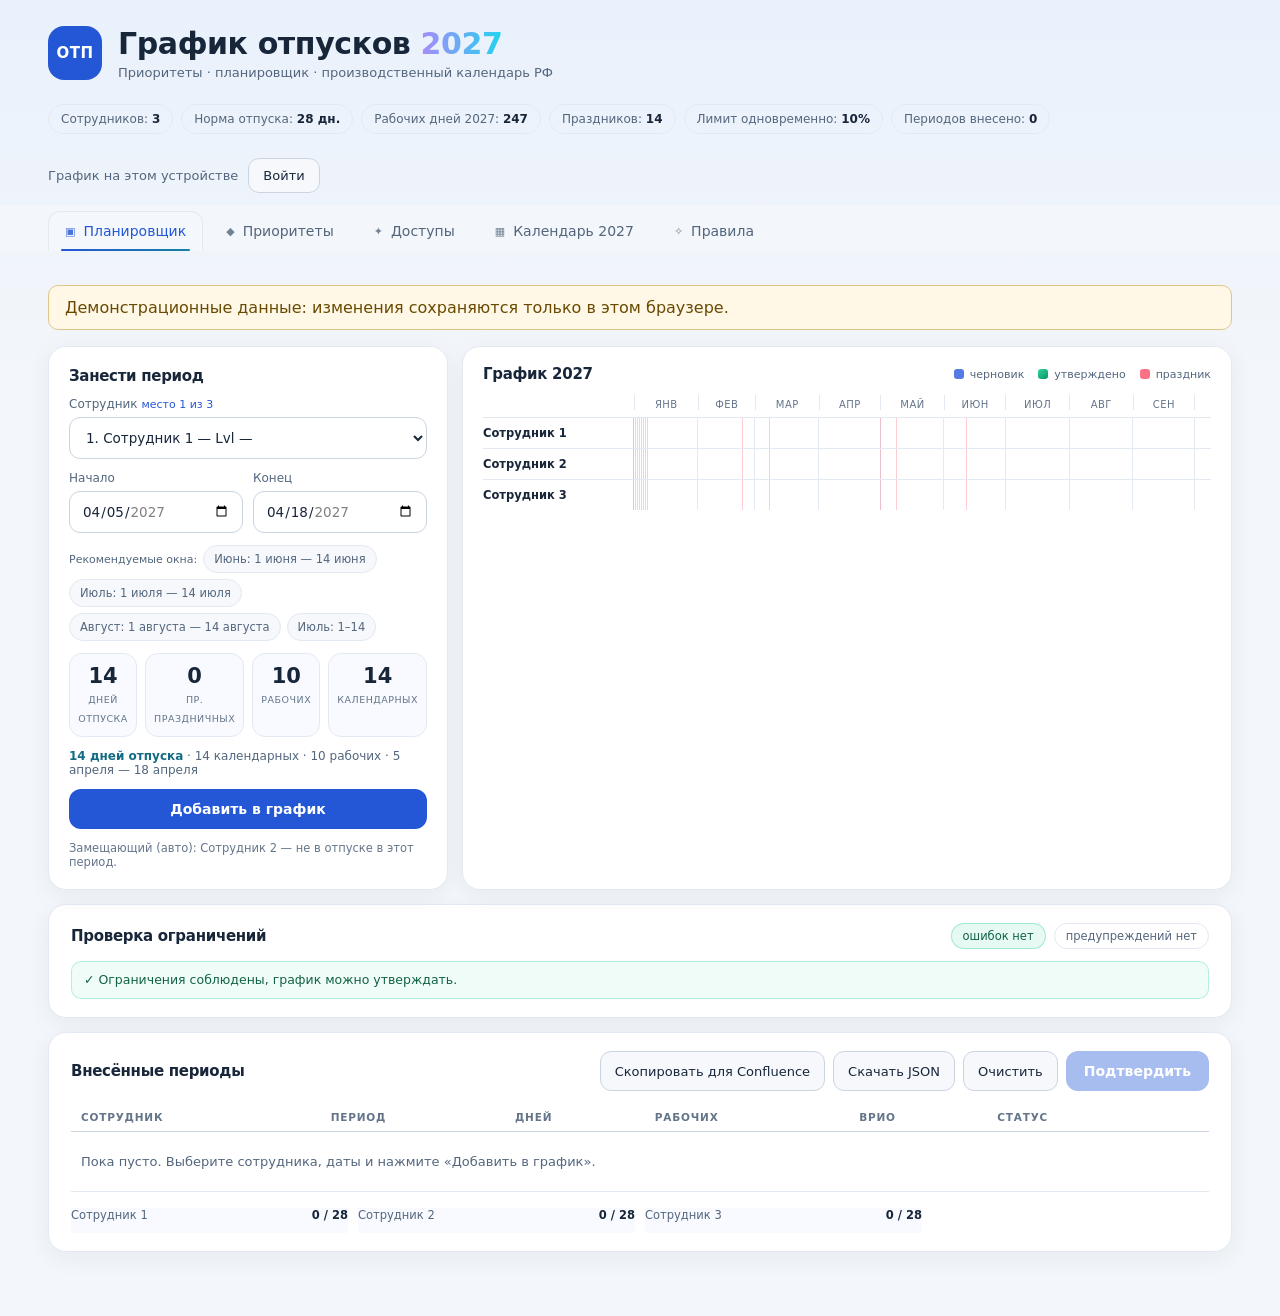
==== app/index.html @ 74dc022f "Подготовить публичный интерфейс" ====
<!DOCTYPE html>
<html lang="ru">
<head>
<meta charset="utf-8">
<meta name="viewport" content="width=device-width, initial-scale=1">
<title>График отпусков ОТП — 2027</title>
<link rel="stylesheet" href="styles.css">
<link rel="stylesheet" href="light.css">
</head>
<body>
<div class="bg-orbs" aria-hidden="true"><i></i><i></i><i></i></div>

<header class="topbar">
  <div class="brand">
    <div class="brand-mark">ОТП</div>
    <div class="brand-text">
      <h1>График отпусков <span class="year">2027</span></h1>
      <p>Приоритеты · планировщик · производственный календарь РФ</p>
    </div>
  </div>
  <div class="facts" id="facts"></div>
  <div class="cloud-controls"><span id="cloudStatus" role="status">График на этом устройстве</span><button class="ghost" id="cloudRestore" hidden>Локальная копия</button><button class="ghost" id="cloudRetry" hidden>Повторить сохранение</button><button class="ghost" id="cloudResolve" hidden>Открыть облачный график</button><button class="ghost" id="cloudLogin">Войти</button></div>
</header>

<nav class="tabs" id="tabs">
  <button class="tab active" data-tab="planner"><span class="ic">▣</span>Планировщик</button>
  <button class="tab" data-tab="priority"><span class="ic">◆</span>Приоритеты</button>
  <button class="tab" data-tab="access"><span class="ic">✦</span>Доступы</button>
  <button class="tab" data-tab="calendar"><span class="ic">▦</span>Календарь 2027</button>
  <button class="tab" data-tab="rules"><span class="ic">✧</span>Правила</button>
</nav>

<main id="main">
  <p id="demoNotice" class="demo-notice" hidden>Демонстрационные данные: изменения сохраняются только в этом браузере.</p>

  <!-- ============================ ПРИОРИТЕТЫ ============================ -->
  <section class="panel" id="panel-priority">
    <div class="hero glass">
      <div class="hero-copy">
        <div class="eyebrow">Кто выбирает период первым</div>
        <h2 id="heroTitle">Считаем очередь…</h2>
        <p id="heroText"></p>
        <div class="hero-chips" id="heroChips"></div>
      </div>
      <div class="hero-ring">
        <svg viewBox="0 0 120 120" id="heroRing">
          <circle cx="60" cy="60" r="52" class="ring-bg"></circle>
          <circle cx="60" cy="60" r="52" class="ring-fg" id="ringFg"></circle>
        </svg>
        <div class="ring-label"><b id="ringNum">0</b><span>в 1-й очереди</span></div>
      </div>
    </div>

    <div class="controls glass">
      <div class="ctl-head">
        <h3>Веса критериев</h3>
        <button class="ghost" id="resetWeights">Сбросить</button>
      </div>
      <div class="sliders" id="sliders"></div>
      <div class="toggles">
        <label class="switch"><input type="checkbox" id="headQueue" checked><span></span>
          Руководитель вне очереди (утверждает график)</label>
        <label class="switch"><input type="checkbox" id="deferNewHire" checked><span></span>
          Сотрудник, принятый в 2026, выбирает последним</label>
        <label class="num">Порог Lvl <input type="number" id="minLvl" min="1" max="10" value="2"></label>
      </div>
    </div>

    <div class="cards" id="cards"></div>

    <div class="glass note">
      <h3>Как считается приоритет</h3>
      <ol class="crit-list">
        <li><b>Порог Lvl.</b> Достиг нужный уровень на «Мои результаты» (по умолчанию Lvl&nbsp;2) — попадает в первую очередь. Ниже порога — во вторую.</li>
        <li><b>Награды и KPI</b> — сумма вручённых наград и средний KPI с того же сайта.</li>
        <li><b>Закрытые задачи за 2026</b> — из JIRA (проект HELP).</li>
        <li><b>Отгулянные дни</b> — чем больше уже отдохнул в 2026, тем ниже приоритет.</li>
        <li><b>Лето</b> — кто был в отпуске летом 2026, у того ниже шанс на лето 2027.</li>
        <li><b>Новый сотрудник</b> — принят в 2026 году, поэтому в конце очереди.</li>
      </ol>
    </div>
  </section>

  <!-- ============================ ПЛАНИРОВЩИК ============================ -->
  <section class="panel active" id="panel-planner">
    <div class="planner-grid">
      <div class="glass form-card">
        <h3>Занести период</h3>
        <label class="field">
          <span>Сотрудник <em id="pickHint"></em></span>
          <select id="empSelect"></select>
        </label>
        <div class="dates">
          <label class="field"><span>Начало</span><input type="date" id="startDate" min="2027-01-01" max="2027-12-31"></label>
          <label class="field"><span>Конец</span><input type="date" id="endDate" min="2027-01-01" max="2027-12-31"></label>
        </div>
        <div class="quick" id="quickRanges"></div>
        <div class="calc" id="calcBox">
          <div class="calc-num"><b id="calcDays">—</b><span>дней отпуска</span></div>
          <div class="calc-num"><b id="calcHolidays">—</b><span>пр. праздничных</span></div>
          <div class="calc-num"><b id="calcWork">—</b><span>рабочих</span></div>
          <div class="calc-num"><b id="calcCal">—</b><span>календарных</span></div>
        </div>
        <div class="calc-formula" id="calcFormula">Выберите даты — посчитаю по ст. 120 ТК РФ</div>
        <button class="primary" id="addBtn" disabled>Добавить в график</button>
        <div class="hint" id="suggestSub"></div>
      </div>

      <div class="glass timeline-card">
        <div class="timeline-head">
          <h3>График 2027</h3>
          <div class="legend">
            <span><i class="sw draft"></i>черновик</span>
            <span><i class="sw confirmed"></i>утверждено</span>
            <span><i class="sw holiday"></i>праздник</span>
          </div>
        </div>
        <div class="gantt" id="gantt"></div>
      </div>
    </div>

    <div class="glass issues-card">
      <div class="issues-head">
        <h3>Проверка ограничений</h3>
        <div class="issue-badges" id="issueBadges"></div>
      </div>
      <ul class="issues" id="issues"></ul>
    </div>

    <div class="glass table-card">
      <div class="table-head">
        <h3>Внесённые периоды <span class="muted" id="entriesCount"></span></h3>
        <div class="actions">
          <button class="ghost" id="exportMd">Скопировать для Confluence</button>
          <button class="ghost" id="exportJson">Скачать JSON</button>
          <button class="ghost danger" id="clearAll">Очистить</button>
          <button class="primary" id="confirmBtn">Подтвердить</button>
        </div>
      </div>
      <div class="table-wrap">
        <table class="tbl" id="entriesTable">
          <thead><tr>
            <th>Сотрудник</th><th>Период</th><th>Дней</th><th>Рабочих</th>
            <th>ВрИО</th><th>Статус</th><th></th>
          </tr></thead>
          <tbody></tbody>
        </table>
      </div>
      <div class="progress-rows" id="progressRows"></div>
    </div>
  </section>

  <!-- ============================ ДОСТУПЫ ============================ -->
  <section class="panel" id="panel-access">
    <div class="access-grid">
      <div class="glass form-card">
        <h3>Дать временный доступ</h3>
        <p class="muted" style="margin:0">Сотрудник получает одноразовую ссылку и выбирает один период по заданным параметрам.</p>
        <label class="field">
          <span>Сотрудник <em id="accessQueue"></em></span>
          <select id="accessEmp"></select>
        </label>
        <div class="quick" id="accessCycle">
          <button data-cycle="1" class="on">Цикл 1 · основной 14–21</button>
          <button data-cycle="2">Цикл 2 · остаток</button>
        </div>
        <div class="dates">
          <label class="field"><span>Дней от</span><input type="number" id="accessMin" min="3" max="28" value="14"></label>
          <label class="field"><span>Дней до</span><input type="number" id="accessMax" min="3" max="28" value="21"></label>
        </div>
        <div class="field">
          <span>Разрешённые месяцы <em id="monthsHint"></em></span>
          <div class="quick" id="accessSeasons">
            <button type="button" data-season="winter">❄ Зима</button>
            <button type="button" data-season="spring">✿ Весна</button>
            <button type="button" data-season="summer">☀ Лето</button>
            <button type="button" data-season="autumn">🍂 Осень</button>
            <button type="button" data-season="all">Все</button>
          </div>
          <div class="month-chips" id="accessMonths"></div>
        </div>
        <div class="dates">
          <label class="field"><span>Срок ссылки, дней</span><input type="number" id="accessExpires" min="1" max="30" value="7"></label>
          <label class="field"><span>Комментарий</span><input type="text" id="accessComment" placeholder="например: только 1-я половина месяца"></label>
        </div>
        <button class="primary" id="issueBtn">Дать временный доступ</button>
        <div class="hint" id="queueNext"></div>
        <div class="hint" id="apiHint"></div>
      </div>

      <div class="glass access-list">
        <div class="table-head">
          <h3>Выданные ссылки <span class="muted" id="tokensCount"></span></h3>
          <div class="actions">
            <button class="ghost" id="refreshTokens">Обновить</button>
            <button class="ghost" id="publishSchedule">Опубликовать график сотрудникам</button>
          </div>
        </div>
        <div class="table-wrap">
          <table class="tbl" id="tokensTable">
            <thead><tr>
              <th>Сотрудник</th><th>Цикл</th><th>Параметры</th><th>Действует до</th>
              <th>Статус</th><th>Выбор</th><th></th>
            </tr></thead>
            <tbody></tbody>
          </table>
        </div>
      </div>
    </div>

    <div class="glass message-card" id="messageCard" hidden>
      <div class="message-head">
        <h3>Сообщение сотруднику</h3>
        <button class="ghost" id="copyMessage">Копировать</button>
      </div>
      <pre id="messageText"></pre>
    </div>
  </section>

  <!-- ============================ КАЛЕНДАРЬ ============================ -->
  <section class="panel" id="panel-calendar">
    <div class="glass cal-head">
      <div>
        <h3>Производственный календарь РФ 2027</h3>
        <p class="muted">247 рабочих дней · 14 нерабочих праздничных · переносы по ПП РФ от 17.09.2026 № 1187</p>
      </div>
      <div class="legend wide">
        <span><i class="sw holiday"></i>праздник (не входит в отпуск)</span>
        <span><i class="sw transferred"></i>перенесённый выходной</span>
        <span><i class="sw workSaturday"></i>рабочая суббота</span>
        <span><i class="sw weekend"></i>выходной</span>
      </div>
    </div>
    <div class="months" id="months"></div>
    <div class="glass windows-card">
      <h3>Выгодные окна: когда праздники «дарят» дни</h3>
      <p class="muted">Окно на 14 календарных дней. Чем больше праздников внутри — тем меньше дней отпуска тратится.</p>
      <div class="windows" id="windows"></div>
    </div>
  </section>

  <!-- ============================ ПРАВИЛА ============================ -->
  <section class="panel" id="panel-rules">
    <div class="rules-grid" id="rulesGrid"></div>
    <div class="glass sources">
      <h3>Источники</h3>
      <ul id="sources"></ul>
      <p class="muted">Данные сотрудников доступны руководителю после входа.</p>
    </div>
  </section>
</main>

<div class="toast" id="toast"></div>
<dialog id="cloudDialog">
  <form id="cloudForm">
    <h2>Вход руководителя</h2>
    <label class="field"><span>Email</span><input name="email" type="email" autocomplete="username" required></label>
    <label class="field"><span>Пароль</span><input name="password" type="password" autocomplete="current-password" required></label>
    <p id="cloudError" role="alert"></p>
    <div class="actions"><button type="button" class="ghost" id="cloudCancel">Отмена</button><button type="submit" class="primary">Войти</button></div>
  </form>
</dialog>

<script src="config.js"></script>
<script src="demo-data.js"></script>

<script src="cloud.js"></script>
</body>
</html>
---- app/styles.css ----
/* ===========================================================
   График отпусков ОТП — 2027
   Тёмная тема, «стекло», плавные анимации. Без внешних зависимостей.
   =========================================================== */
:root {
  --bg: #060912;
  --bg2: #0b1120;
  --panel: rgba(19, 27, 45, 0.66);
  --panel-solid: #121a2c;
  --line: rgba(255, 255, 255, 0.08);
  --line-strong: rgba(255, 255, 255, 0.16);
  --text: #e8eefb;
  --muted: #8fa1bd;
  --dim: #64748b;
  --a1: #8b5cf6;
  --a2: #22d3ee;
  --ok: #34d399;
  --warn: #fbbf24;
  --bad: #fb7185;
  --pink: #f472b6;
  --radius: 18px;
  --shadow: 0 24px 60px -30px rgba(0, 0, 0, 0.85);
  --font: "Segoe UI", "Inter", system-ui, -apple-system, "Helvetica Neue", Arial, sans-serif;
  --mono: "JetBrains Mono", "Cascadia Mono", Consolas, monospace;
}

* { box-sizing: border-box; }
html, body { margin: 0; padding: 0; }
body {
  font-family: var(--font);
  color: var(--text);
  background: var(--bg);
  min-height: 100vh;
  overflow-x: hidden;
  -webkit-font-smoothing: antialiased;
}
body::before {
  content: "";
  position: fixed; inset: 0;
  background:
    radial-gradient(1200px 700px at 12% -10%, rgba(139, 92, 246, .22), transparent 60%),
    radial-gradient(1000px 600px at 88% 0%, rgba(34, 211, 238, .14), transparent 62%),
    radial-gradient(900px 700px at 50% 110%, rgba(244, 114, 182, .10), transparent 60%),
    linear-gradient(180deg, #060912 0%, #070c17 40%, #05080f 100%);
  z-index: -3;
}
.bg-orbs { position: fixed; inset: 0; z-index: -2; overflow: hidden; pointer-events: none; }
.bg-orbs i {
  position: absolute; display: block; border-radius: 50%; filter: blur(90px); opacity: .35;
  animation: float 22s ease-in-out infinite;
}
.bg-orbs i:nth-child(1) { width: 420px; height: 420px; left: -120px; top: 120px; background: #6d28d9; }
.bg-orbs i:nth-child(2) { width: 360px; height: 360px; right: -100px; top: 380px; background: #0891b2; animation-delay: -7s; }
.bg-orbs i:nth-child(3) { width: 300px; height: 300px; left: 45%; bottom: -140px; background: #be185d; animation-delay: -14s; }
@keyframes float {
  0%, 100% { transform: translate3d(0, 0, 0) scale(1); }
  50% { transform: translate3d(30px, -40px, 0) scale(1.12); }
}

/* ---------- каркас ---------- */
.topbar {
  display: flex; align-items: center; justify-content: space-between; gap: 24px;
  padding: 26px clamp(16px, 4vw, 48px) 12px;
  flex-wrap: wrap;
  animation: drop .7s cubic-bezier(.2, .8, .2, 1) both;
}
@keyframes drop { from { opacity: 0; transform: translateY(-14px); } to { opacity: 1; transform: none; } }
.brand { display: flex; align-items: center; gap: 16px; }
.brand-mark {
  width: 54px; height: 54px; border-radius: 16px; display: grid; place-items: center;
  font-weight: 800; letter-spacing: .5px; font-size: 15px; color: #fff;
  background: linear-gradient(140deg, var(--a1), #4f46e5 45%, var(--a2));
  box-shadow: 0 12px 30px -12px rgba(124, 92, 255, .9), inset 0 1px 0 rgba(255, 255, 255, .35);
}
.brand-text h1 { margin: 0; font-size: clamp(20px, 2.4vw, 30px); letter-spacing: -.4px; }
.brand-text h1 .year {
  background: linear-gradient(90deg, #a78bfa, #22d3ee);
  -webkit-background-clip: text; background-clip: text; color: transparent;
  font-variant-numeric: tabular-nums;
}
.brand-text p { margin: 4px 0 0; color: var(--muted); font-size: 13px; }

.facts { display: flex; gap: 8px; flex-wrap: wrap; }
.fact {
  border: 1px solid var(--line); border-radius: 999px; padding: 7px 12px; font-size: 12px;
  color: var(--muted); background: rgba(255, 255, 255, .03); white-space: nowrap;
}
.fact b { color: var(--text); font-variant-numeric: tabular-nums; }

.tabs {
  display: flex; gap: 6px; padding: 6px clamp(16px, 4vw, 48px) 0; flex-wrap: wrap;
  position: sticky; top: 0; z-index: 40;
  background: linear-gradient(180deg, rgba(6, 9, 18, .96) 55%, rgba(6, 9, 18, 0));
  backdrop-filter: blur(10px);
  transition: padding .3s;
}
.tab {
  appearance: none; border: 1px solid transparent; background: transparent; color: var(--muted);
  padding: 11px 16px; border-radius: 12px 12px 0 0; cursor: pointer; font: inherit; font-size: 14px;
  display: inline-flex; align-items: center; gap: 8px; transition: color .25s, background .25s, border-color .25s;
  position: relative;
}
.tab .ic { font-size: 11px; opacity: .8; }
.tab:hover { color: var(--text); background: rgba(255, 255, 255, .04); }
.tab.active { color: #fff; background: rgba(255, 255, 255, .07); border-color: var(--line); border-bottom-color: transparent; }
.tab.active::after {
  content: ""; position: absolute; left: 12px; right: 12px; bottom: -1px; height: 2px;
  background: linear-gradient(90deg, var(--a1), var(--a2)); border-radius: 2px;
}

main { padding: 18px clamp(16px, 4vw, 48px) 64px; max-width: 1720px; margin: 0 auto; }
.panel { display: none; }
.panel.active { display: block; animation: rise .45s cubic-bezier(.2, .8, .2, 1) both; }
@keyframes rise { from { opacity: 0; transform: translateY(14px); } to { opacity: 1; transform: none; } }

.glass {
  background: var(--panel);
  border: 1px solid var(--line);
  border-radius: var(--radius);
  box-shadow: var(--shadow);
  backdrop-filter: blur(18px) saturate(130%);
}
h2, h3 { margin: 0; letter-spacing: -.3px; }
h3 { font-size: 15px; font-weight: 650; }
.muted { color: var(--muted); font-size: 13px; }
code { font-family: var(--mono); font-size: 12px; background: rgba(255, 255, 255, .06); padding: 2px 6px; border-radius: 6px; }

button { font: inherit; }
.primary {
  border: 0; border-radius: 12px; padding: 12px 18px; cursor: pointer; color: #fff; font-weight: 600; font-size: 14px;
  background: linear-gradient(135deg, #7c3aed, #4f46e5 55%, #0891b2);
  box-shadow: 0 14px 30px -16px rgba(124, 58, 237, .95);
  transition: transform .18s, box-shadow .25s, filter .25s, opacity .25s;
}
.primary:hover:not(:disabled) { transform: translateY(-2px); box-shadow: 0 20px 38px -18px rgba(124, 58, 237, 1); filter: brightness(1.06); }
.primary:disabled { opacity: .4; cursor: not-allowed; }
.ghost {
  border: 1px solid var(--line-strong); background: rgba(255, 255, 255, .04); color: var(--text);
  padding: 9px 14px; border-radius: 11px; cursor: pointer; font-size: 13px; transition: .2s;
}
.ghost:hover { background: rgba(255, 255, 255, .1); border-color: rgba(255, 255, 255, .3); }
.ghost.danger:hover { border-color: rgba(251, 113, 133, .6); color: #fecdd3; background: rgba(251, 113, 133, .12); }

/* ---------- герой ---------- */
.hero { display: flex; gap: 28px; align-items: center; padding: 26px 28px; margin-bottom: 16px; position: relative; overflow: hidden; }
.hero::after {
  content: ""; position: absolute; inset: 0; pointer-events: none;
  background: radial-gradient(600px 200px at 10% 0%, rgba(139, 92, 246, .18), transparent 70%);
}
.hero-copy { flex: 1; min-width: 280px; }
.eyebrow { font-size: 11px; text-transform: uppercase; letter-spacing: 1.6px; color: #a78bfa; margin-bottom: 8px; }
.hero h2 { font-size: clamp(20px, 2.6vw, 30px); margin-bottom: 8px; }
.hero p { margin: 0; color: var(--muted); font-size: 14px; line-height: 1.55; max-width: 760px; }
.hero-chips { display: flex; gap: 8px; flex-wrap: wrap; margin-top: 14px; }
.chip {
  font-size: 12px; padding: 6px 11px; border-radius: 999px; border: 1px solid var(--line);
  background: rgba(255, 255, 255, .05); color: var(--text);
  display: inline-flex; align-items: center; gap: 6px;
  animation: pop .4s cubic-bezier(.2, .9, .3, 1.4) both;
}
.chip b { color: #c4b5fd; }
@keyframes pop { from { opacity: 0; transform: scale(.9); } to { opacity: 1; transform: none; } }
.hero-ring { position: relative; width: 132px; height: 132px; flex: 0 0 auto; }
.hero-ring svg { width: 100%; height: 100%; transform: rotate(-90deg); }
.ring-bg { fill: none; stroke: rgba(255, 255, 255, .08); stroke-width: 9; }
.ring-fg {
  fill: none; stroke: url(#none); stroke: #22d3ee; stroke-width: 9; stroke-linecap: round;
  stroke-dasharray: 327; stroke-dashoffset: 327;
  transition: stroke-dashoffset 1.1s cubic-bezier(.2, .8, .2, 1);
  filter: drop-shadow(0 0 8px rgba(34, 211, 238, .55));
}
.ring-label { position: absolute; inset: 0; display: grid; place-content: center; text-align: center; }
.ring-label b { font-size: 26px; font-variant-numeric: tabular-nums; }
.ring-label span { font-size: 10px; color: var(--muted); text-transform: uppercase; letter-spacing: .8px; }

/* ---------- контролы ---------- */
.controls { padding: 18px 22px; margin-bottom: 18px; }
.ctl-head { display: flex; align-items: center; justify-content: space-between; margin-bottom: 12px; }
.sliders { display: grid; grid-template-columns: repeat(auto-fit, minmax(210px, 1fr)); gap: 10px 22px; }
.slider { display: flex; flex-direction: column; gap: 6px; font-size: 12px; color: var(--muted); }
.slider .row { display: flex; justify-content: space-between; align-items: center; gap: 10px; }
.slider output { color: var(--text); font-variant-numeric: tabular-nums; font-family: var(--mono); font-size: 12px; }
input[type=range] {
  -webkit-appearance: none; appearance: none; width: 100%; height: 4px; border-radius: 4px; outline: none;
  background: linear-gradient(90deg, rgba(139, 92, 246, .9), rgba(34, 211, 238, .75));
}
input[type=range]::-webkit-slider-thumb {
  -webkit-appearance: none; width: 15px; height: 15px; border-radius: 50%; background: #fff; cursor: pointer;
  box-shadow: 0 0 0 4px rgba(139, 92, 246, .25), 0 2px 6px rgba(0, 0, 0, .6); transition: transform .15s;
}
input[type=range]::-webkit-slider-thumb:hover { transform: scale(1.15); }
.toggles { display: flex; gap: 22px; align-items: center; flex-wrap: wrap; margin-top: 14px; padding-top: 14px; border-top: 1px solid var(--line); }
.switch { display: inline-flex; align-items: center; gap: 10px; font-size: 12.5px; color: var(--muted); cursor: pointer; user-select: none; }
.switch input { display: none; }
.switch span {
  width: 38px; height: 21px; border-radius: 999px; background: rgba(255, 255, 255, .12); position: relative; transition: .25s;
  border: 1px solid var(--line);
}
.switch span::after {
  content: ""; position: absolute; top: 2px; left: 2px; width: 15px; height: 15px; border-radius: 50%;
  background: #cbd5e1; transition: .25s cubic-bezier(.2, .9, .3, 1.3);
}
.switch input:checked + span { background: linear-gradient(90deg, #7c3aed, #0891b2); border-color: transparent; }
.switch input:checked + span::after { transform: translateX(17px); background: #fff; }
.num { display: inline-flex; align-items: center; gap: 8px; font-size: 12.5px; color: var(--muted); }
.num input {
  width: 62px; padding: 6px 8px; border-radius: 9px; border: 1px solid var(--line-strong);
  background: rgba(255, 255, 255, .05); color: var(--text); font: inherit; font-size: 13px;
}

/* ---------- карточки приоритета ---------- */
.cards { display: grid; grid-template-columns: repeat(auto-fill, minmax(370px, 1fr)); gap: 14px; }
.card {
  position: relative; padding: 20px 20px 16px; overflow: hidden;
  animation: cardIn .55s cubic-bezier(.2, .8, .2, 1) both; animation-delay: calc(var(--i) * 55ms);
  transition: transform .3s cubic-bezier(.2, .8, .2, 1), border-color .3s, box-shadow .3s;
}
@keyframes cardIn { from { opacity: 0; transform: translateY(18px) scale(.98); } to { opacity: 1; transform: none; } }
.card:hover { transform: translateY(-4px); border-color: var(--line-strong); box-shadow: 0 30px 60px -34px rgba(0, 0, 0, 1); }
.card::before {
  content: ""; position: absolute; inset: 0 0 auto 0; height: 3px;
  background: linear-gradient(90deg, var(--c1, #7c3aed), var(--c2, #22d3ee));
  opacity: .9;
}
.card.head { --c1: #f59e0b; --c2: #f472b6; }
.card.forced { --c1: #64748b; --c2: #334155; opacity: .92; }
.card-top { display: flex; gap: 14px; align-items: flex-start; }
.place {
  width: 46px; height: 46px; flex: 0 0 auto; border-radius: 14px; display: grid; place-items: center;
  font-weight: 800; font-size: 18px; color: #fff; font-variant-numeric: tabular-nums;
  background: linear-gradient(140deg, rgba(139, 92, 246, .9), rgba(34, 211, 238, .8));
  box-shadow: 0 10px 24px -14px rgba(139, 92, 246, 1);
}
.place.muted-badge { background: linear-gradient(140deg, #475569, #1e293b); }
.place.head-badge { background: linear-gradient(140deg, #f59e0b, #db2777); }
.who { flex: 1; min-width: 0; }
.who h4 { margin: 0; font-size: 15.5px; letter-spacing: -.2px; }
.who p { margin: 3px 0 0; font-size: 12px; color: var(--muted); }
.verdict {
  font-size: 10.5px; text-transform: uppercase; letter-spacing: .7px; padding: 5px 9px; border-radius: 999px;
  border: 1px solid var(--line-strong); color: var(--muted); white-space: nowrap;
}
.verdict.top { color: #bbf7d0; border-color: rgba(52, 211, 153, .45); background: rgba(52, 211, 153, .12); }
.verdict.mid { color: #fde68a; border-color: rgba(251, 191, 36, .4); background: rgba(251, 191, 36, .1); }
.verdict.low { color: #fecdd3; border-color: rgba(251, 113, 133, .4); background: rgba(251, 113, 133, .1); }

.metrics { display: grid; grid-template-columns: repeat(4, 1fr); gap: 8px; margin: 16px 0 12px; }
.metric {
  border: 1px solid var(--line); border-radius: 12px; padding: 8px 10px; background: rgba(255, 255, 255, .025);
}
.metric span { display: block; font-size: 10px; color: var(--dim); text-transform: uppercase; letter-spacing: .6px; }
.metric b { font-size: 15px; font-variant-numeric: tabular-nums; }
.metric b small { font-size: 10px; color: var(--muted); font-weight: 500; }

.bar-row { margin-top: 4px; }
.bar-head { display: flex; justify-content: space-between; font-size: 11.5px; color: var(--muted); margin-bottom: 6px; }
.bar-head b { color: var(--text); font-variant-numeric: tabular-nums; }
.bar { height: 7px; border-radius: 999px; background: rgba(255, 255, 255, .07); overflow: hidden; }
.bar i {
  display: block; height: 100%; width: 0; border-radius: 999px;
  background: linear-gradient(90deg, var(--c1, #7c3aed), var(--c2, #22d3ee));
  transition: width 1s cubic-bezier(.2, .8, .2, 1);
  box-shadow: 0 0 12px -2px rgba(34, 211, 238, .5);
}
.breakdown { display: flex; flex-wrap: wrap; gap: 6px; margin-top: 12px; }
.bd {
  font-size: 11px; padding: 4px 8px; border-radius: 8px; border: 1px solid var(--line);
  background: rgba(255, 255, 255, .035); color: var(--muted); font-variant-numeric: tabular-nums;
}
.bd.pos b { color: #86efac; }
.bd.neg b { color: #fda4af; }
.why { margin: 12px 0 0; padding: 0; list-style: none; display: flex; flex-direction: column; gap: 5px; }
.why li { font-size: 12px; color: var(--muted); padding-left: 16px; position: relative; line-height: 1.45; }
.why li::before { content: "›"; position: absolute; left: 4px; color: #a78bfa; }
.rec { margin-top: 14px; border-top: 1px dashed var(--line-strong); padding-top: 12px; }
.rec h5 { margin: 0 0 7px; font-size: 11px; text-transform: uppercase; letter-spacing: .9px; color: var(--dim); font-weight: 600; }
.rec .tags { display: flex; flex-wrap: wrap; gap: 6px; }
.tag {
  font-size: 11.5px; padding: 5px 9px; border-radius: 8px; border: 1px solid rgba(34, 211, 238, .25);
  background: rgba(34, 211, 238, .08); color: #a5f3fc;
}
.tag.bad { border-color: rgba(251, 113, 133, .3); background: rgba(251, 113, 133, .08); color: #fecdd3; }
.tag.warn { border-color: rgba(251, 191, 36, .3); background: rgba(251, 191, 36, .08); color: #fde68a; }
.tag.plain { border-color: var(--line); background: rgba(255, 255, 255, .04); color: var(--muted); }

.note { margin-top: 18px; padding: 20px 24px; }
.crit-list { margin: 10px 0 0; padding-left: 18px; color: var(--muted); font-size: 13px; line-height: 1.7; }
.crit-list b { color: var(--text); }

/* ---------- планировщик ---------- */
.planner-grid { display: grid; grid-template-columns: minmax(320px, 400px) 1fr; gap: 14px; }
.form-card { padding: 20px; display: flex; flex-direction: column; gap: 12px; }
.field { display: flex; flex-direction: column; gap: 6px; font-size: 12px; color: var(--muted); }
.field em { font-style: normal; color: #a78bfa; font-size: 11px; }
.field select, .field input {
  width: 100%; padding: 11px 12px; border-radius: 11px; border: 1px solid var(--line-strong);
  background: rgba(255, 255, 255, .05); color: var(--text); font: inherit; font-size: 13.5px;
  transition: border-color .2s, background .2s;
}
.field select:focus, .field input:focus { outline: none; border-color: rgba(139, 92, 246, .8); background: rgba(139, 92, 246, .08); }
.field select option { background: #111827; color: #e5e7eb; }
.dates { display: grid; grid-template-columns: 1fr 1fr; gap: 10px; }
.quick { display: flex; gap: 6px; flex-wrap: wrap; }
.quick button {
  font-size: 11.5px; padding: 6px 10px; border-radius: 999px; cursor: pointer;
  border: 1px solid var(--line); background: rgba(255, 255, 255, .04); color: var(--muted); transition: .2s;
}
.quick button:hover { color: #fff; border-color: rgba(139, 92, 246, .7); background: rgba(139, 92, 246, .16); }
.calc { display: grid; grid-template-columns: repeat(4, 1fr); gap: 8px; }
.calc-num {
  border: 1px solid var(--line); border-radius: 13px; padding: 10px 8px; text-align: center;
  background: rgba(255, 255, 255, .03); transition: border-color .3s;
}
.calc-num.big { border-color: rgba(52, 211, 153, .4); background: rgba(52, 211, 153, .08); }
.calc-num b { display: block; font-size: 21px; font-variant-numeric: tabular-nums; }
.calc-num span { font-size: 9.5px; color: var(--dim); text-transform: uppercase; letter-spacing: .5px; }
.calc-formula { font-size: 12px; color: var(--muted); min-height: 16px; }
.calc-formula b { color: #a5f3fc; }
.hint { font-size: 11.5px; color: var(--dim); min-height: 14px; }

.timeline-card { padding: 18px 20px 8px; overflow: hidden; }
.timeline-head { display: flex; align-items: center; justify-content: space-between; gap: 12px; margin-bottom: 12px; flex-wrap: wrap; }
.legend { display: flex; gap: 14px; flex-wrap: wrap; font-size: 11px; color: var(--muted); }
.legend span { display: inline-flex; align-items: center; gap: 6px; }
.sw { width: 10px; height: 10px; border-radius: 3px; display: inline-block; }
.sw.draft { background: linear-gradient(140deg, #a78bfa, #7c3aed); }
.sw.confirmed { background: linear-gradient(140deg, #34d399, #059669); }
.sw.holiday { background: #fb7185; }
.sw.transferred { background: #fbbf24; }
.sw.weekend { background: rgba(255, 255, 255, .18); }
.sw.workSaturday { background: #38bdf8; }

.gantt { overflow-x: auto; padding-bottom: 14px; }
.gantt-inner { min-width: 900px; }
.gantt-months { display: grid; grid-template-columns: 150px 1fr; gap: 0; }
.gantt-months div { font-size: 10px; color: var(--dim); text-transform: uppercase; letter-spacing: .5px; padding: 6px 0; text-align: center; border-left: 1px solid rgba(255, 255, 255, .04); }
.gantt-hdr { position: relative; height: 22px; }
.gantt-hdr span {
  position: absolute; top: 0; text-align: center; font-size: 10px; color: var(--dim);
  text-transform: uppercase; letter-spacing: .5px; padding-top: 4px;
  border-left: 1px solid rgba(255, 255, 255, .05); white-space: nowrap; overflow: hidden;
}
.gantt-row { display: grid; grid-template-columns: 150px 1fr; align-items: center; border-top: 1px solid rgba(255, 255, 255, .05); }
.gantt-name { font-size: 11.5px; color: var(--muted); padding: 7px 8px 7px 0; white-space: nowrap; overflow: hidden; text-overflow: ellipsis; }
.gantt-name b { color: var(--text); font-weight: 600; }
.gantt-track { position: relative; height: 30px; }
.gantt-track .grid { position: absolute; inset: 0; display: grid; grid-template-columns: repeat(12, 1fr); }
.gantt-track .grid i { border-left: 1px solid rgba(255, 255, 255, .045); }
.gantt-bar {
  position: absolute; top: 7px; height: 16px; border-radius: 5px;
  background: linear-gradient(140deg, #a78bfa, #7c3aed);
  box-shadow: 0 6px 16px -8px rgba(139, 92, 246, .95);
  transform-origin: left center; animation: grow .6s cubic-bezier(.2, .9, .2, 1) both;
  cursor: pointer; transition: filter .2s, transform .2s;
}
.gantt-bar:hover { filter: brightness(1.2); transform: translateY(-1px); }
.gantt-bar.confirmed { background: linear-gradient(140deg, #34d399, #059669); box-shadow: 0 6px 16px -8px rgba(16, 185, 129, .9); }
.gantt-bar.bad { background: linear-gradient(140deg, #fb7185, #e11d48); }
@keyframes grow { from { transform: scaleX(0); opacity: 0; } to { transform: scaleX(1); opacity: 1; } }
.gantt-hol { position: absolute; top: 0; bottom: 0; width: 1px; background: rgba(251, 113, 133, .35); }

.issues-card { margin-top: 14px; padding: 18px 22px; }
.issues-head { display: flex; align-items: center; justify-content: space-between; gap: 12px; flex-wrap: wrap; }
.issue-badges { display: flex; gap: 8px; }
.pill { font-size: 11.5px; padding: 5px 11px; border-radius: 999px; border: 1px solid var(--line); color: var(--muted); }
.pill.ok { color: #bbf7d0; border-color: rgba(52, 211, 153, .4); background: rgba(52, 211, 153, .12); }
.pill.bad { color: #fecdd3; border-color: rgba(251, 113, 133, .4); background: rgba(251, 113, 133, .12); }
.pill.warn { color: #fde68a; border-color: rgba(251, 191, 36, .4); background: rgba(251, 191, 36, .12); }
.issues { list-style: none; margin: 12px 0 0; padding: 0; display: flex; flex-direction: column; gap: 7px; max-height: 260px; overflow: auto; }
.issues li {
  font-size: 12.5px; padding: 9px 12px; border-radius: 10px; border: 1px solid var(--line);
  background: rgba(255, 255, 255, .03); display: flex; gap: 9px; align-items: flex-start; line-height: 1.45;
  animation: slide .35s ease both;
}
@keyframes slide { from { opacity: 0; transform: translateX(-8px); } to { opacity: 1; transform: none; } }
.issues li.err { border-color: rgba(251, 113, 133, .35); background: rgba(251, 113, 133, .08); color: #fecdd3; }
.issues li.warn { border-color: rgba(251, 191, 36, .3); background: rgba(251, 191, 36, .07); color: #fde68a; }
.issues li.ok { border-color: rgba(52, 211, 153, .3); background: rgba(52, 211, 153, .07); color: #bbf7d0; }
.issues li b { color: #fff; }

.table-card { margin-top: 14px; padding: 18px 22px 8px; }
.table-head { display: flex; align-items: center; justify-content: space-between; gap: 12px; flex-wrap: wrap; margin-bottom: 12px; }
.actions { display: flex; gap: 8px; flex-wrap: wrap; }
.table-wrap { overflow-x: auto; }
.tbl { width: 100%; border-collapse: collapse; font-size: 13px; }
.tbl th {
  text-align: left; font-size: 10.5px; text-transform: uppercase; letter-spacing: .8px; color: var(--dim);
  font-weight: 600; padding: 8px 10px; border-bottom: 1px solid var(--line-strong);
}
.tbl td { padding: 10px; border-bottom: 1px solid var(--line); vertical-align: middle; }
.tbl tr { transition: background .2s; }
.tbl tbody tr:hover { background: rgba(255, 255, 255, .03); }
.tbl .num { font-variant-numeric: tabular-nums; }
.tbl .del {
  border: 0; background: transparent; color: var(--dim); cursor: pointer; font-size: 15px; line-height: 1;
  padding: 4px 8px; border-radius: 8px; transition: .2s;
}
.tbl .del:hover { color: #fecdd3; background: rgba(251, 113, 133, .14); }
.badge { font-size: 10.5px; padding: 4px 9px; border-radius: 999px; border: 1px solid var(--line); color: var(--muted); white-space: nowrap; }
.badge.ok { color: #bbf7d0; border-color: rgba(52, 211, 153, .45); background: rgba(52, 211, 153, .12); }
.badge.draft { color: #ddd6fe; border-color: rgba(139, 92, 246, .45); background: rgba(139, 92, 246, .14); }
.badge.bad { color: #fecdd3; border-color: rgba(251, 113, 133, .45); background: rgba(251, 113, 133, .12); }
.plus-prod { color: #a5f3fc; font-size: 11px; }

.progress-rows { display: grid; grid-template-columns: repeat(auto-fill, minmax(230px, 1fr)); gap: 10px; padding: 16px 0 10px; }
.prog { font-size: 11.5px; color: var(--muted); }
.prog .top { display: flex; justify-content: space-between; margin-bottom: 5px; }
.prog .top b { color: var(--text); font-variant-numeric: tabular-nums; }
.prog .bar { height: 6px; }
.prog .bar i { background: linear-gradient(90deg, #38bdf8, #34d399); }
.prog.over .bar i { background: linear-gradient(90deg, #fbbf24, #fb7185); }

/* ---------- календарь ---------- */
.cal-head { display: flex; align-items: center; justify-content: space-between; gap: 16px; padding: 18px 22px; margin-bottom: 14px; flex-wrap: wrap; }
.legend.wide { font-size: 11.5px; }
.months { display: grid; grid-template-columns: repeat(auto-fill, minmax(268px, 1fr)); gap: 12px; }
.month {
  padding: 14px 14px 12px; border-radius: 16px; border: 1px solid var(--line);
  background: rgba(255, 255, 255, .025); transition: transform .3s, border-color .3s;
  animation: cardIn .5s cubic-bezier(.2, .8, .2, 1) both; animation-delay: calc(var(--i) * 40ms);
}
.month:hover { transform: translateY(-3px); border-color: var(--line-strong); }
.month h4 { margin: 0 0 10px; font-size: 13px; display: flex; justify-content: space-between; align-items: baseline; }
.month h4 span { font-size: 10.5px; color: var(--dim); font-weight: 400; }
.dow, .days { display: grid; grid-template-columns: repeat(7, 1fr); gap: 3px; }
.dow div { text-align: center; font-size: 9.5px; color: var(--dim); text-transform: uppercase; padding-bottom: 3px; }
.day {
  position: relative; aspect-ratio: 1; display: grid; place-items: center; border-radius: 7px;
  font-size: 11px; color: var(--muted); transition: .2s; cursor: default;
}
.day.empty { visibility: hidden; }
.day.weekend { background: rgba(255, 255, 255, .04); color: var(--dim); }
.day.work { background: rgba(255, 255, 255, .015); }
.day.workSaturday { background: rgba(56, 189, 248, .16); color: #7dd3fc; }
.day.holiday { background: rgba(251, 113, 133, .2); color: #fecdd3; font-weight: 700; }
.day.transferred { background: rgba(251, 191, 36, .16); color: #fde68a; }
.day.today { outline: 1px solid #22d3ee; }
.day .dots { position: absolute; bottom: 2px; display: flex; gap: 2px; }
.day .dots i { width: 4px; height: 4px; border-radius: 50%; background: #a78bfa; }
.day:hover { transform: scale(1.12); z-index: 2; }

.windows-card { margin-top: 16px; padding: 20px 22px; }
.windows { display: grid; grid-template-columns: repeat(auto-fill, minmax(250px, 1fr)); gap: 10px; margin-top: 12px; }
.win {
  border: 1px solid var(--line); border-radius: 13px; padding: 12px 14px; background: rgba(255, 255, 255, .03);
  transition: .25s; animation: cardIn .45s ease both;
}
.win:hover { border-color: rgba(34, 211, 238, .4); transform: translateY(-2px); }
.win .dates { font-size: 12.5px; font-weight: 600; }
.win .meta { font-size: 11px; color: var(--muted); margin-top: 5px; display: flex; gap: 8px; flex-wrap: wrap; }
.win .gift { color: #a5f3fc; }

/* ---------- доступы ---------- */
.access-grid { display: grid; grid-template-columns: minmax(320px, 420px) 1fr; gap: 14px; align-items: start; }
@media (max-width: 1080px) { .access-grid { grid-template-columns: 1fr; } }
.quick button.on { border-color: rgba(34, 211, 238, .7); background: rgba(34, 211, 238, .14); color: #a5f3fc; }
.month-chips { display: flex; flex-wrap: wrap; gap: 5px; }
.month-chips button {
  font-size: 11.5px; padding: 6px 9px; border-radius: 8px; border: 1px solid var(--line);
  background: rgba(255, 255, 255, .04); color: var(--muted); cursor: pointer; transition: .2s;
}
.month-chips button:hover { color: #fff; }
.month-chips button.on { border-color: rgba(139, 92, 246, .7); background: rgba(139, 92, 246, .18); color: #e9d5ff; }
.access-list { padding: 18px 20px; }
.message-card { margin-top: 14px; padding: 18px 22px; }
.message-head { display: flex; align-items: center; justify-content: space-between; margin-bottom: 10px; }
.message-card pre {
  white-space: pre-wrap; font-family: var(--mono); font-size: 12.5px; color: #cbd5e1;
  background: rgba(0, 0, 0, .25); padding: 14px; border-radius: 12px; border: 1px solid var(--line);
  max-height: 460px; overflow: auto; margin: 0;
}
.token-actions { display: flex; gap: 5px; justify-content: flex-end; }
.token-actions button { font-size: 11px; padding: 5px 8px; border-radius: 8px; }
.api-off { border-color: rgba(251, 191, 36, .4); background: rgba(251, 191, 36, .07); }

/* ---------- правила ---------- */
.rules-grid { display: grid; grid-template-columns: repeat(auto-fill, minmax(320px, 1fr)); gap: 12px; }
.rule { padding: 18px 20px; }
.rule h4 { margin: 0 0 8px; font-size: 14px; }
.rule ul { margin: 0; padding-left: 17px; color: var(--muted); font-size: 12.5px; line-height: 1.65; }
.rule li b { color: var(--text); }
.sources { margin-top: 14px; padding: 20px 22px; }
.sources ul { margin: 10px 0 0; padding-left: 18px; font-size: 12.5px; line-height: 1.9; color: var(--muted); }
.sources a { color: #7dd3fc; text-decoration: none; border-bottom: 1px dotted rgba(125, 211, 252, .5); }
.sources a:hover { color: #bae6fd; }

.toast {
  position: fixed; left: 50%; bottom: 26px; transform: translate(-50%, 20px);
  background: #0f172a; border: 1px solid var(--line-strong); color: var(--text);
  padding: 12px 20px; border-radius: 12px; font-size: 13px; opacity: 0; pointer-events: none;
  transition: .35s cubic-bezier(.2, .8, .2, 1); box-shadow: 0 20px 40px -20px #000; z-index: 100;
}
.toast.show { opacity: 1; transform: translate(-50%, 0); }
.toast.err { border-color: rgba(251, 113, 133, .6); }

@media (max-width: 980px) {
  .planner-grid { grid-template-columns: 1fr; }
  .hero { flex-direction: column; align-items: flex-start; }
  .cards { grid-template-columns: 1fr; }
}
@media (prefers-reduced-motion: reduce) {
  *, *::before, *::after { animation-duration: .001ms !important; transition-duration: .001ms !important; }
}
---- app/light.css ----
/* Светлая рабочая тема */
:root {
  --bg: #f3f6fa;
  --bg2: #e8eef6;
  --panel: #fff;
  --panel-solid: #fff;
  --line: #e3e9f1;
  --line-strong: #cbd5e2;
  --text: #18263a;
  --muted: #53667d;
  --dim: #64758a;
  --a1: #2457d6;
  --a2: #1782a0;
  --shadow: 0 6px 24px rgba(26, 48, 79, .06);
}
body::before { background: linear-gradient(180deg, #e9f1fc, #f3f6fa 380px); }
.bg-orbs { display: none; }
.tabs { background: rgba(243, 246, 250, .96); }
.tab.active { color: #2457d6; }
.glass { backdrop-filter: none; }
.primary, .brand-mark { background: #2457d6; box-shadow: none; }
.primary:hover:not(:disabled) { box-shadow: 0 7px 18px rgba(36, 87, 214, .24); }
.ghost, .quick button, .month-chips button { background: #f6f8fc; }
.ghost:hover, .quick button:hover { color: #1d4bb7; background: #eaf1ff; border-color: #9eb8ef; }
.field select, .field input, .num input { background: #fff; }
.field select option { background: #fff; color: #18263a; }
.field select:focus, .field input:focus { background: #fff; border-color: #2457d6; }
:focus-visible { outline: 3px solid #2457d6; outline-offset: 2px; }
.hero::after { background: linear-gradient(110deg, rgba(36,87,214,.05), transparent 65%); }
.eyebrow, .field em, .chip b { color: #2457d6; }
.ring-bg { stroke: #e3e9f1; }
.ring-fg { stroke: #2457d6; filter: none; }
.switch span { background: #cbd5e2; }
.switch input { display: block; position: absolute; opacity: 0; }
.switch input:focus-visible + span { outline: 3px solid #2457d6; outline-offset: 2px; }
.switch input:checked + span { background: #2457d6; }
.card:hover { box-shadow: 0 8px 25px rgba(26,48,79,.12); }
.gantt-row { border-color: #e3e9f1; }
.gantt-name { position: sticky; left: 0; z-index: 2; background: #fff; }
.gantt-hdr span { border-color: #e3e9f1; }
.gantt-bar, .sw.draft { background: #547be4; }
.sw.weekend, .day.weekend { background: #e8edf4; }
.day.work { background: #f6f8fb; }
.day.workSaturday { color: #075d87; }
.day.holiday, .issues li.err, .badge.bad, .pill.bad { color: #a51d35; }
.day.transferred, .issues li.warn, .pill.warn { color: #855500; }
.issues li.ok, .badge.ok, .pill.ok { color: #116344; }
.issues li b { color: inherit; }
.badge.draft, .quick button.on, .month-chips button.on { color: #244bb0; background: #eaf0ff; }
.calc-formula b, .plus-prod, .win .gift, .pick-form .calc-inline b { color: #126b83; }
.month, .win, .calc-num, .prog { background: #f8faff; }
.message-card pre { color: #263c57; background: #f3f6fa; }
.sources a { color: #2457d6; }
.toast { color: #fff; background: #18263a; }
.demo-notice { padding: 12px 16px; border: 1px solid #dec58a; border-radius: 10px; background: #fff8e6; color: #694a00; }
.cloud-controls { display: flex; align-items: center; flex-wrap: wrap; gap: 10px; font-size: 13px; color: var(--muted); }
.cloud-error, #cloudError { color: #a51d35; }
#cloudDialog { width: min(420px, calc(100% - 32px)); padding: 24px; border: 1px solid var(--line-strong); border-radius: 16px; color: var(--text); background: #fff; box-shadow: 0 20px 60px rgba(24,38,58,.24); }
#cloudDialog::backdrop { background: rgba(24,38,58,.5); }
#cloudForm { display: grid; gap: 16px; }
#cloudError:empty { display: none; }
.feedback div.err { color: #a51d35; }
.feedback div.ok { color: #116344; }
.verdict.top, .bd.pos b, .done-mark { color: #116344; }
.verdict.mid, .tag.warn { color: #855500; }
.verdict.low, .tag.bad, .bd.neg b, .period-row .rm, .busy-item i, .tbl .del:hover { color: #a51d35; }
.tag, .totals .gift { color: #126b83; }
.months-strip div.allow { color: #244bb0; background: #eaf0ff; }
.sources a:hover { color: #173b92; }
.limits .limit, .totals { background: #f6f8fc; }
.month:hover, .day:hover { transform: none; }
@media (max-width: 600px) {
  .dates, .calc { grid-template-columns: repeat(2, minmax(0, 1fr)); }
  .rules-grid, .cards, .months { grid-template-columns: minmax(0, 1fr); }
  .planner-grid, .access-grid { grid-template-columns: minmax(0, 1fr); }
}
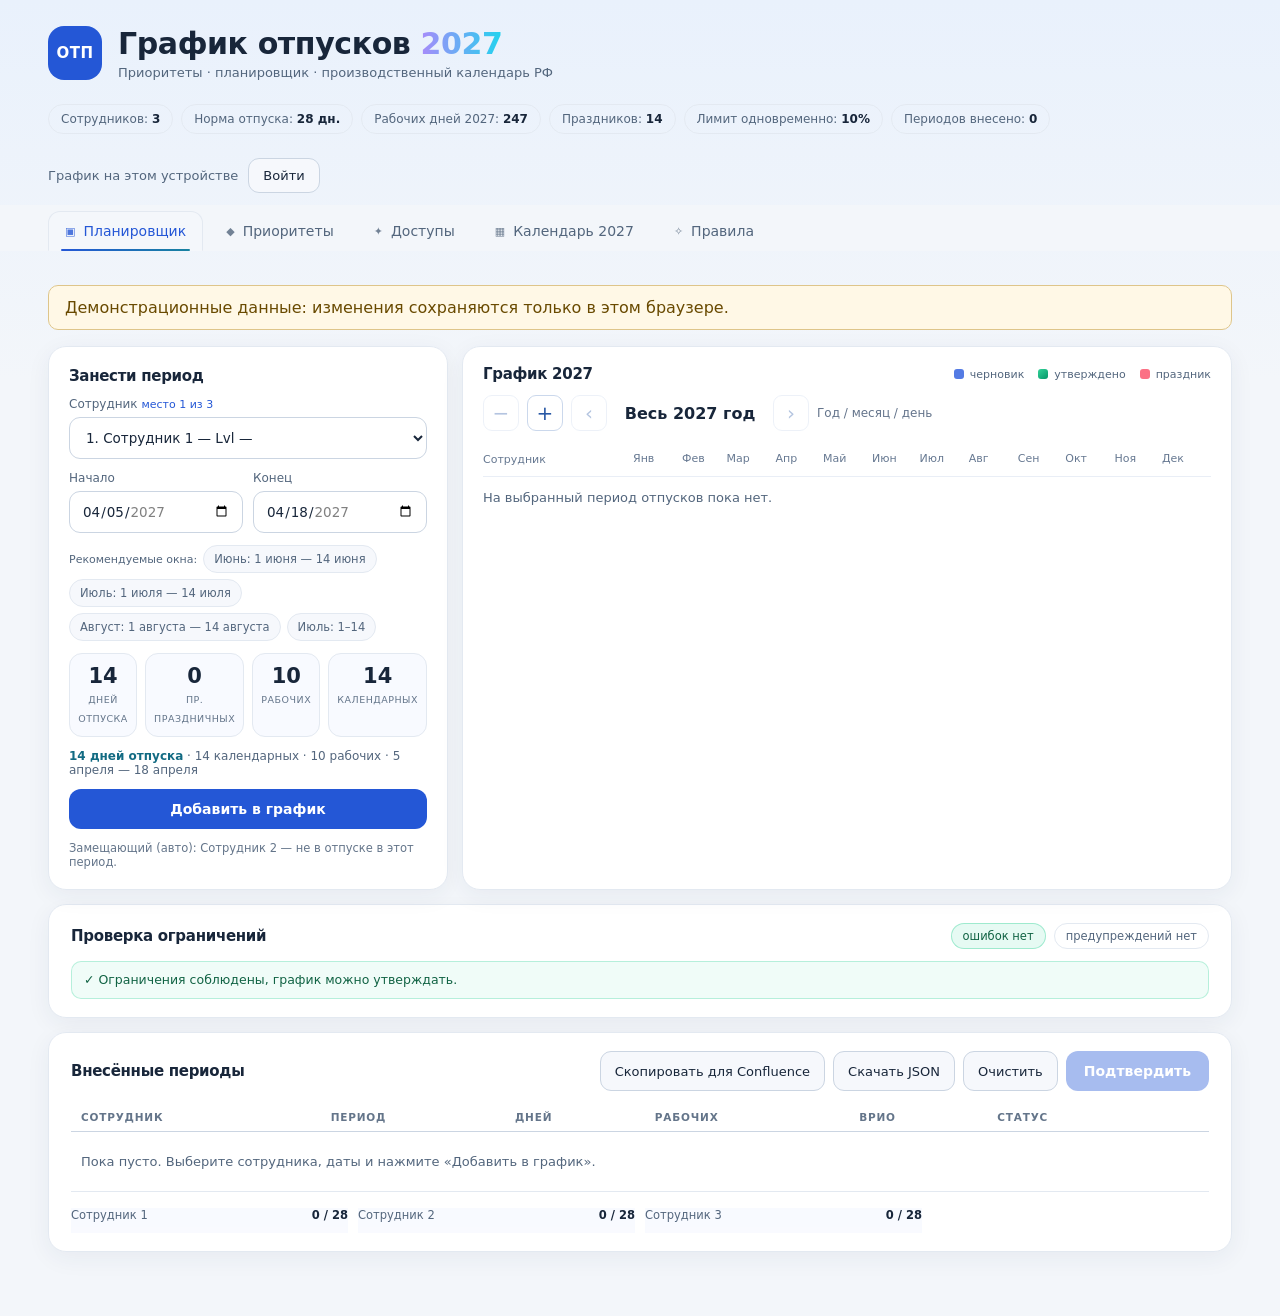
==== commit b3f1251b: "Обновить сайт" ====
--- a/app/index.html
+++ b/app/index.html
@@ -23,11 +23,11 @@
 </header>
 
 <nav class="tabs" id="tabs">
-  <button class="tab active" data-tab="planner"><span class="ic">▣</span>Планировщик</button>
-  <button class="tab" data-tab="priority"><span class="ic">◆</span>Приоритеты</button>
-  <button class="tab" data-tab="access"><span class="ic">✦</span>Доступы</button>
-  <button class="tab" data-tab="calendar"><span class="ic">▦</span>Календарь 2027</button>
-  <button class="tab" data-tab="rules"><span class="ic">✧</span>Правила</button>
+  <button class="tab active" data-tab="planner" aria-pressed="true"><span class="ic" aria-hidden="true">▣</span>Планировщик</button>
+  <button class="tab" data-tab="priority" aria-pressed="false"><span class="ic" aria-hidden="true">◆</span>Приоритеты</button>
+  <button class="tab" data-tab="access" aria-pressed="false"><span class="ic" aria-hidden="true">✦</span>Доступы</button>
+  <button class="tab" data-tab="calendar" aria-pressed="false"><span class="ic" aria-hidden="true">▦</span>Календарь 2027</button>
+  <button class="tab" data-tab="rules" aria-pressed="false"><span class="ic" aria-hidden="true">✧</span>Правила</button>
 </nav>
 
 <main id="main">
@@ -51,7 +51,8 @@
       </div>
     </div>
 
-    <div class="controls glass">
+    <details class="controls glass">
+      <summary>Настройки приоритета</summary>
       <div class="ctl-head">
         <h3>Веса критериев</h3>
         <button class="ghost" id="resetWeights">Сбросить</button>
@@ -64,7 +65,7 @@
           Сотрудник, принятый в 2026, выбирает последним</label>
         <label class="num">Порог Lvl <input type="number" id="minLvl" min="1" max="10" value="2"></label>
       </div>
-    </div>
+    </details>
 
     <div class="cards" id="cards"></div>
 
@@ -115,7 +116,16 @@
             <span><i class="sw holiday"></i>праздник</span>
           </div>
         </div>
-        <div class="gantt" id="gantt"></div>
+        <div id="managerTimeline"></div>
+        <div class="gantt" id="gantt" hidden></div>
+        <div class="mobile-schedule">
+          <div class="mobile-schedule-head">
+            <button class="ghost" id="previousMonth" type="button" aria-label="Предыдущий месяц">‹</button>
+            <strong id="mobileMonthName"></strong>
+            <button class="ghost" id="nextMonth" type="button" aria-label="Следующий месяц">›</button>
+          </div>
+          <div id="mobilePeriods"></div>
+        </div>
       </div>
     </div>
 
@@ -250,7 +260,7 @@
   </section>
 </main>
 
-<div class="toast" id="toast"></div>
+<div class="toast" id="toast" role="status" aria-live="polite"></div>
 <dialog id="cloudDialog">
   <form id="cloudForm">
     <h2>Вход руководителя</h2>
@@ -261,6 +271,7 @@
   </form>
 </dialog>
 
+<script src="timeline.js"></script>
 <script src="config.js"></script>
 <script src="demo-data.js"></script>
 
--- a/app/styles.css
+++ b/app/styles.css
@@ -351,7 +351,7 @@
   background: linear-gradient(140deg, #a78bfa, #7c3aed);
   box-shadow: 0 6px 16px -8px rgba(139, 92, 246, .95);
   transform-origin: left center; animation: grow .6s cubic-bezier(.2, .9, .2, 1) both;
-  cursor: pointer; transition: filter .2s, transform .2s;
+  cursor: default; transition: filter .2s, transform .2s;
 }
 .gantt-bar:hover { filter: brightness(1.2); transform: translateY(-1px); }
 .gantt-bar.confirmed { background: linear-gradient(140deg, #34d399, #059669); box-shadow: 0 6px 16px -8px rgba(16, 185, 129, .9); }
--- a/app/light.css
+++ b/app/light.css
@@ -35,8 +35,20 @@
 .switch input:focus-visible + span { outline: 3px solid #2457d6; outline-offset: 2px; }
 .switch input:checked + span { background: #2457d6; }
 .card:hover { box-shadow: 0 8px 25px rgba(26,48,79,.12); }
+.cards { grid-template-columns: minmax(0, 1fr); }
+.controls > summary { cursor: pointer; font-weight: 650; color: var(--text); }
+.controls[open] > summary { margin-bottom: 16px; }
+.card { padding: 14px 18px; }
+.card > summary { cursor: pointer; align-items: center; }
+.card > summary::-webkit-details-marker { display: none; }
+.summary-score { font-size: 13px; font-weight: 650; color: #2457d6; white-space: nowrap; }
 .gantt-row { border-color: #e3e9f1; }
 .gantt-name { position: sticky; left: 0; z-index: 2; background: #fff; }
+.mobile-schedule { display: none; }
+.mobile-schedule-head { display: flex; align-items: center; justify-content: space-between; gap: 12px; }
+.mobile-period { display: grid; grid-template-columns: 1fr auto; gap: 5px 8px; padding: 12px 0; border-bottom: 1px solid var(--line); font-size: 13px; animation: slide .2s ease both; }
+.mobile-period > span:nth-child(2) { grid-column: 1; color: var(--muted); }
+.mobile-period > .badge { grid-column: 2; grid-row: 1 / 3; align-self: center; }
 .gantt-hdr span { border-color: #e3e9f1; }
 .gantt-bar, .sw.draft { background: #547be4; }
 .sw.weekend, .day.weekend { background: #e8edf4; }
@@ -62,6 +74,7 @@
 .feedback div.err { color: #a51d35; }
 .feedback div.ok { color: #116344; }
 .verdict.top, .bd.pos b, .done-mark { color: #116344; }
+.done-mark.error { color: #a51d35; background: #fff0f2; border-color: #e7a4af; }
 .verdict.mid, .tag.warn { color: #855500; }
 .verdict.low, .tag.bad, .bd.neg b, .period-row .rm, .busy-item i, .tbl .del:hover { color: #a51d35; }
 .tag, .totals .gift { color: #126b83; }
@@ -73,4 +86,38 @@
   .dates, .calc { grid-template-columns: repeat(2, minmax(0, 1fr)); }
   .rules-grid, .cards, .months { grid-template-columns: minmax(0, 1fr); }
   .planner-grid, .access-grid { grid-template-columns: minmax(0, 1fr); }
+  .card > summary { flex-wrap: wrap; }
+  .gantt { display: none; }
+  .mobile-schedule { display: block; }
 }
+
+/* ????? ?????? ? ?????????? ?????????? */
+.zoom-controls { display:flex; align-items:center; gap:8px; flex-wrap:wrap; margin:12px 0; }
+.zoom-controls button { min-width:36px; min-height:36px; border:1px solid #cbd8ec; border-radius:9px; color:#2858a5; background:#fff; font-size:20px; cursor:pointer; }
+.zoom-controls button:disabled { opacity:.35; cursor:default; }
+.zoom-controls strong { min-width:150px; text-align:center; }
+.zoom-controls > span { color:#64748b; font-size:12px; }
+.zoom-scroll { overflow-x:auto; }
+.zoom-chart { min-width:650px; }
+.zoom-row { display:grid; grid-template-columns:150px minmax(0,1fr); min-height:34px; align-items:center; border-bottom:1px solid #e9eef6; }
+.zoom-name { overflow:hidden; text-overflow:ellipsis; white-space:nowrap; padding:6px; }
+.zoom-heading { color:#667891; font-size:11px; }
+.zoom-axis { position:relative; height:25px; }
+.zoom-axis span { position:absolute; top:5px; }
+.zoom-track { position:relative; height:24px; background:repeating-linear-gradient(90deg,#eef3fa 0,#eef3fa 1px,transparent 1px,transparent 8.333%); }
+.zoom-bar { position:absolute; top:4px; height:16px; background:#76a8f5; border-radius:5px; min-width:3px; }
+.zoom-bar.confirmed { background:#398c78; }
+#gantt[hidden] { display:none; }
+.pick-reference { display:grid; gap:16px; margin-top:20px; }
+.reference-card { padding:20px; }
+.reference-card summary { cursor:pointer; font-weight:700; font-size:18px; }
+.reference-card li { margin:8px 0; }
+.reference-months { display:grid; grid-template-columns:repeat(auto-fit,minmax(190px,1fr)); gap:14px; }
+.reference-month { border:1px solid #e1eaf5; border-radius:12px; padding:12px; }
+.reference-month h4 { margin:0 0 10px; }
+.reference-days { display:grid; grid-template-columns:repeat(7,1fr); gap:3px; text-align:center; font-size:12px; }
+.reference-days span { padding:5px 0; border-radius:5px; }
+.reference-days b { color:#758399; font-size:10px; }
+.reference-days .calendar-holiday { background:#ffe5e8; color:#b42e43; }
+.reference-days .calendar-weekend, .reference-days .calendar-transferred { background:#e8f1ff; color:#315f9f; }
+.reference-days .calendar-workSaturday { background:#fff2d7; }
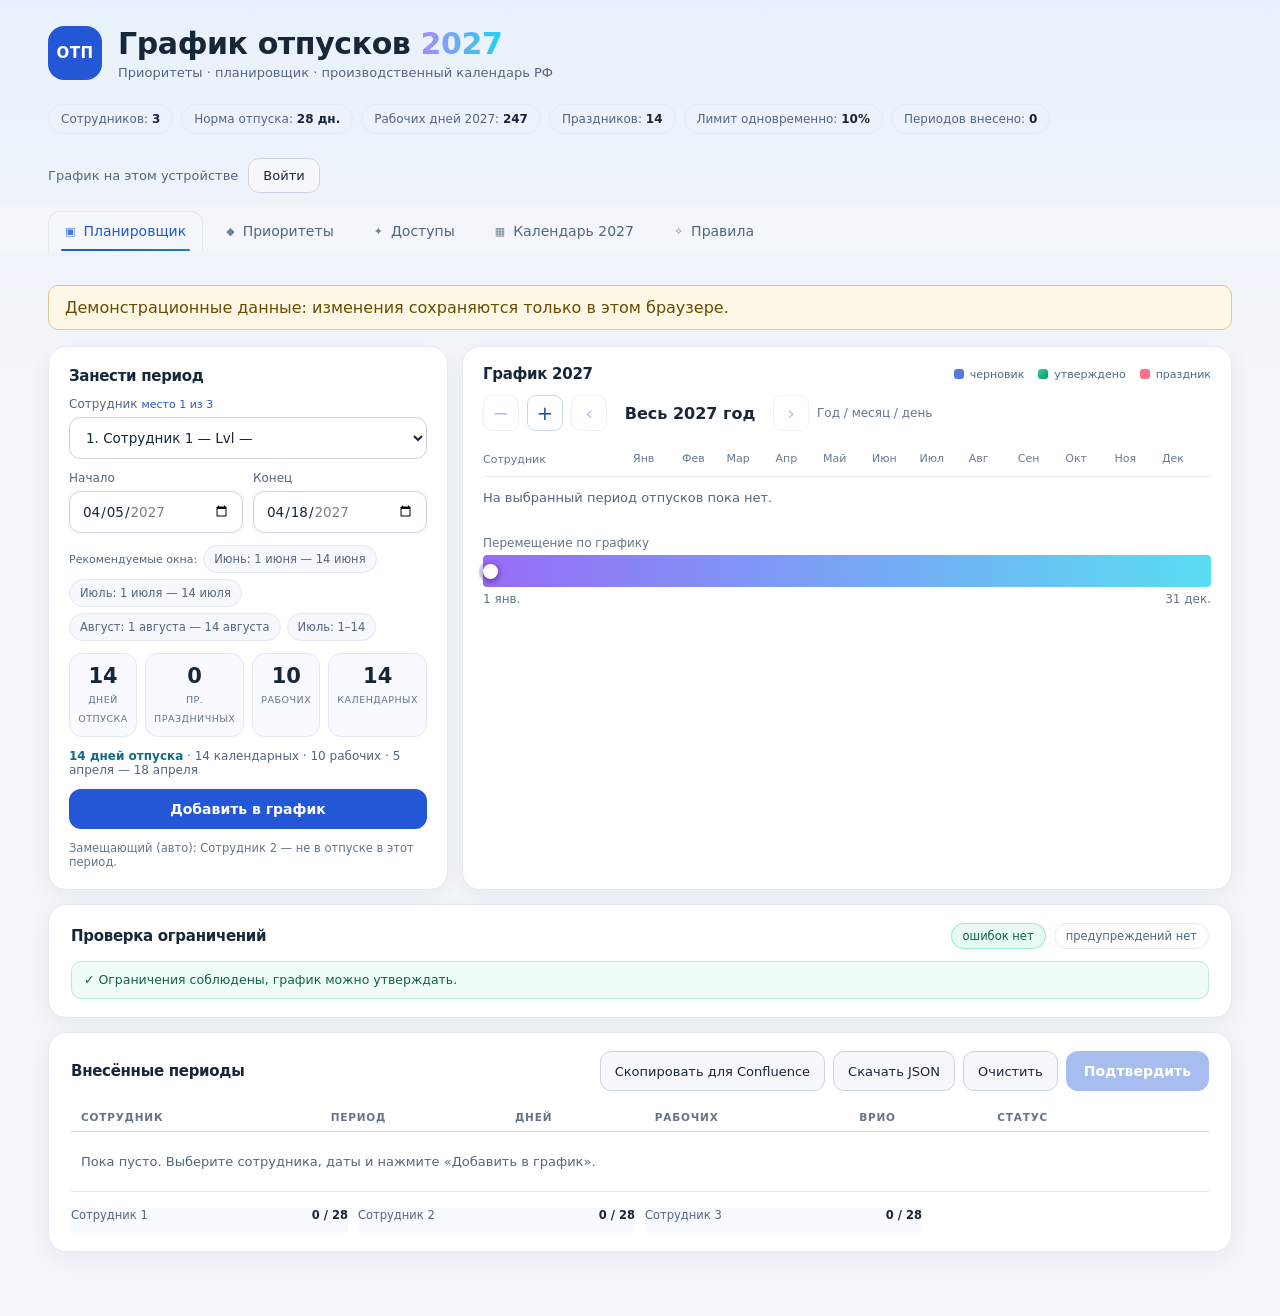
==== commit 6ce7f883: "Обновить сайт" ====
--- a/app/index.html
+++ b/app/index.html
@@ -180,6 +180,7 @@
         </div>
         <div class="field">
           <span>Разрешённые месяцы <em id="monthsHint"></em></span>
+          <p class="muted">Выделены разрешённые месяцы. Нажмите месяц или сезон, чтобы разрешить или запретить его.</p>
           <div class="quick" id="accessSeasons">
             <button type="button" data-season="winter">❄ Зима</button>
             <button type="button" data-season="spring">✿ Весна</button>
@@ -188,6 +189,12 @@
             <button type="button" data-season="all">Все</button>
           </div>
           <div class="month-chips" id="accessMonths"></div>
+        </div>
+        <div class="field">
+          <span>Дополнительно запретить конкретные даты</span>
+          <p class="muted">Сотрудник не сможет выбрать отпуск, который захватывает эти даты, даже если месяц разрешён.</p>
+          <div id="blockedPeriods"></div>
+          <button type="button" class="ghost" id="addBlockedPeriod">+ Запретить период</button>
         </div>
         <div class="dates">
           <label class="field"><span>Срок ссылки, дней</span><input type="number" id="accessExpires" min="1" max="30" value="7"></label>
--- a/app/light.css
+++ b/app/light.css
@@ -107,9 +107,13 @@
 .zoom-track { position:relative; height:24px; background:repeating-linear-gradient(90deg,#eef3fa 0,#eef3fa 1px,transparent 1px,transparent 8.333%); }
 .zoom-bar { position:absolute; top:4px; height:16px; background:#76a8f5; border-radius:5px; min-width:3px; }
 .zoom-bar.confirmed { background:#398c78; }
+.zoom-slider { display:grid; gap:5px; margin:18px 0 4px; color:#64748b; font-size:12px; }
+.zoom-slider input { width:100%; min-height:32px; margin:0; accent-color:#4678dd; cursor:grab; touch-action:pan-x; }
+.zoom-slider input:active { cursor:grabbing; }
+.zoom-slider-ends { display:flex; justify-content:space-between; }
 #gantt[hidden] { display:none; }
-.pick-reference { display:grid; gap:16px; margin-top:20px; }
-.reference-card { padding:20px; }
+.pick-reference { display:grid; grid-template-columns:minmax(0,1fr); gap:16px; margin-top:20px; }
+.reference-card { min-width:0; padding:20px; }
 .reference-card summary { cursor:pointer; font-weight:700; font-size:18px; }
 .reference-card li { margin:8px 0; }
 .reference-months { display:grid; grid-template-columns:repeat(auto-fit,minmax(190px,1fr)); gap:14px; }
